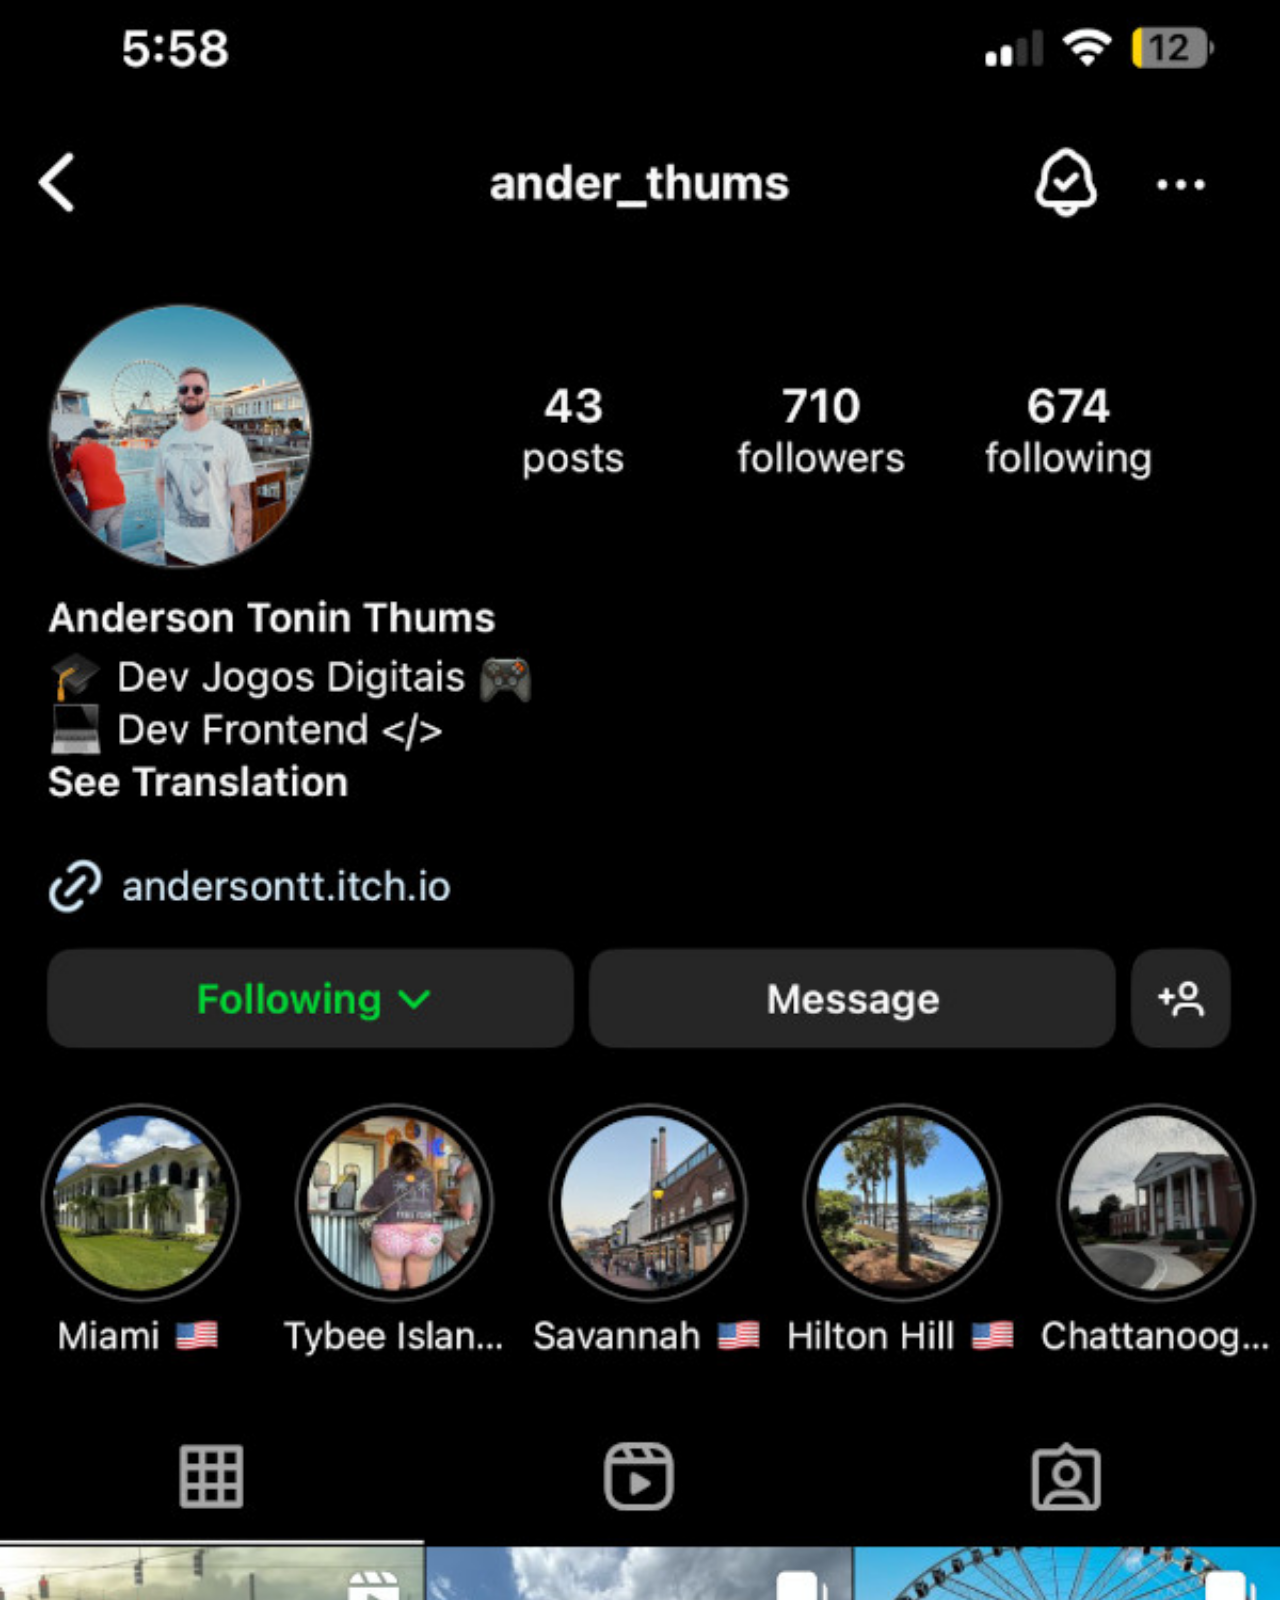
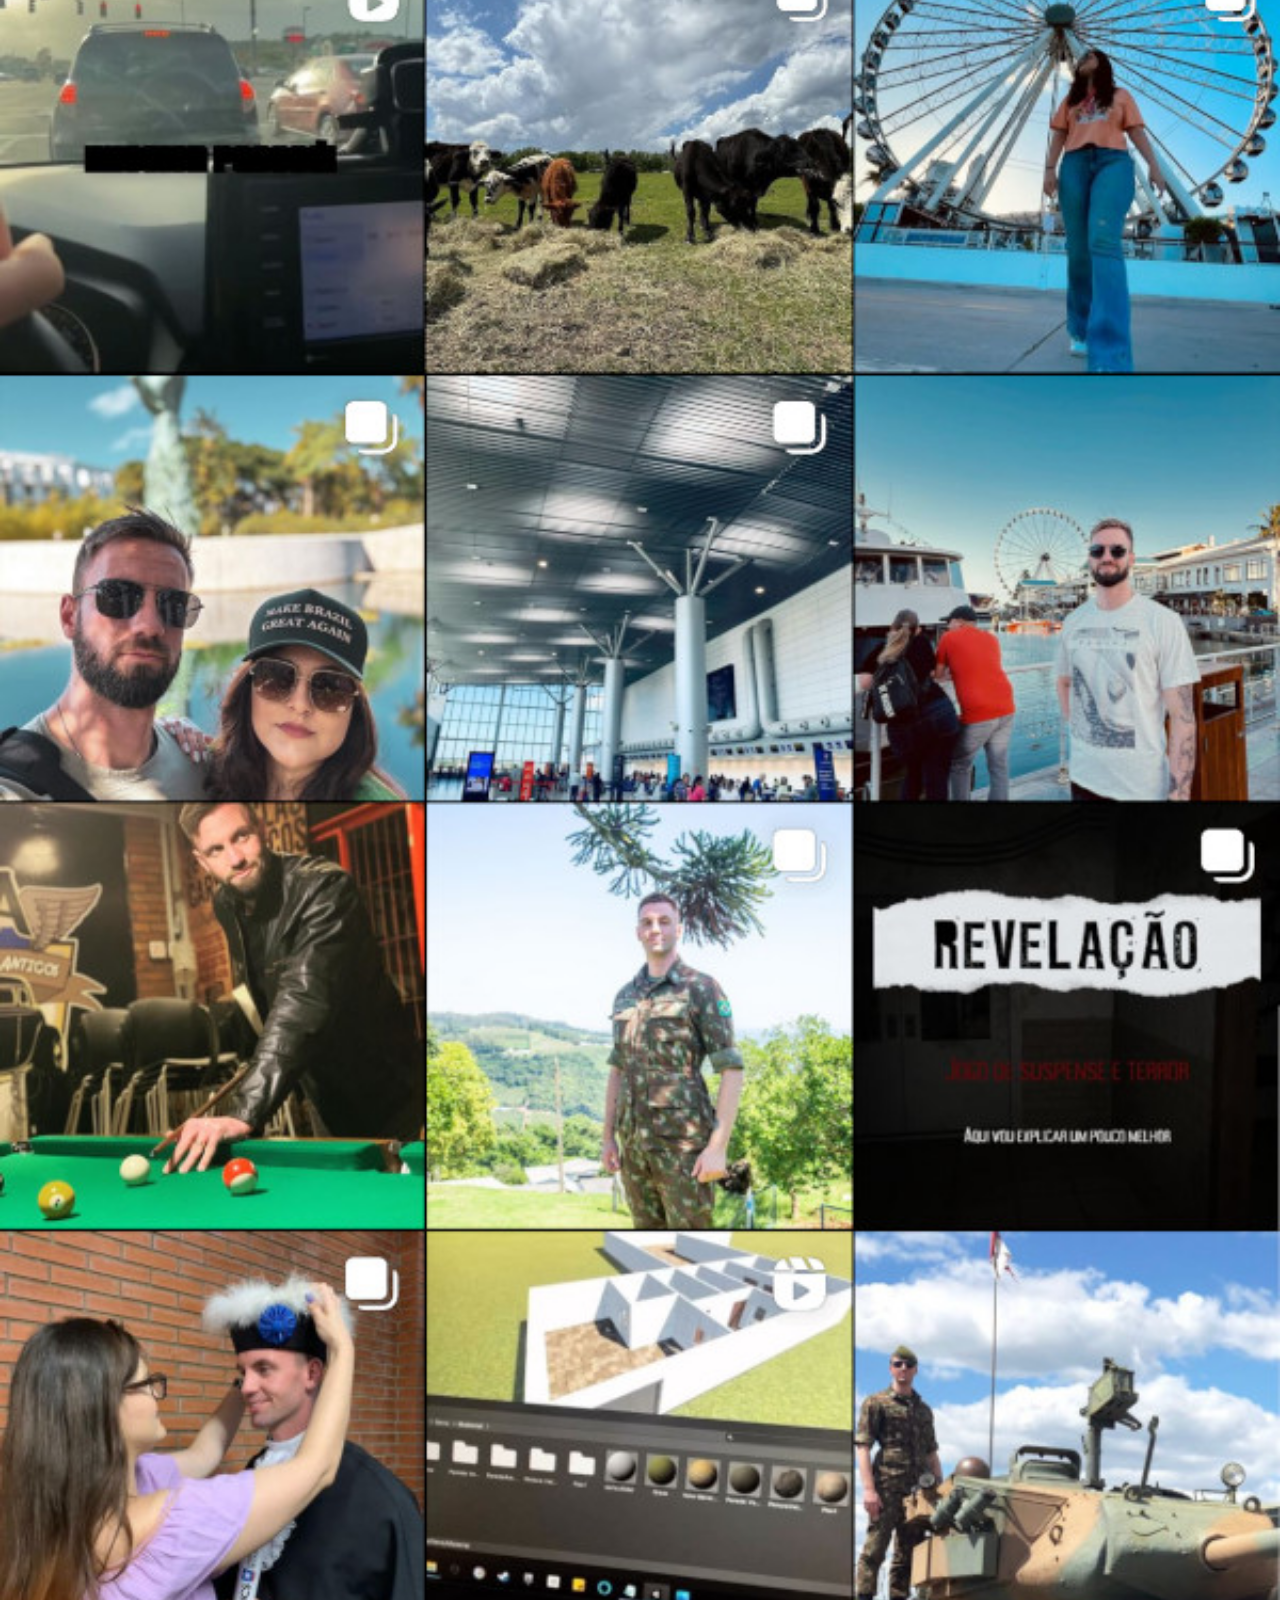
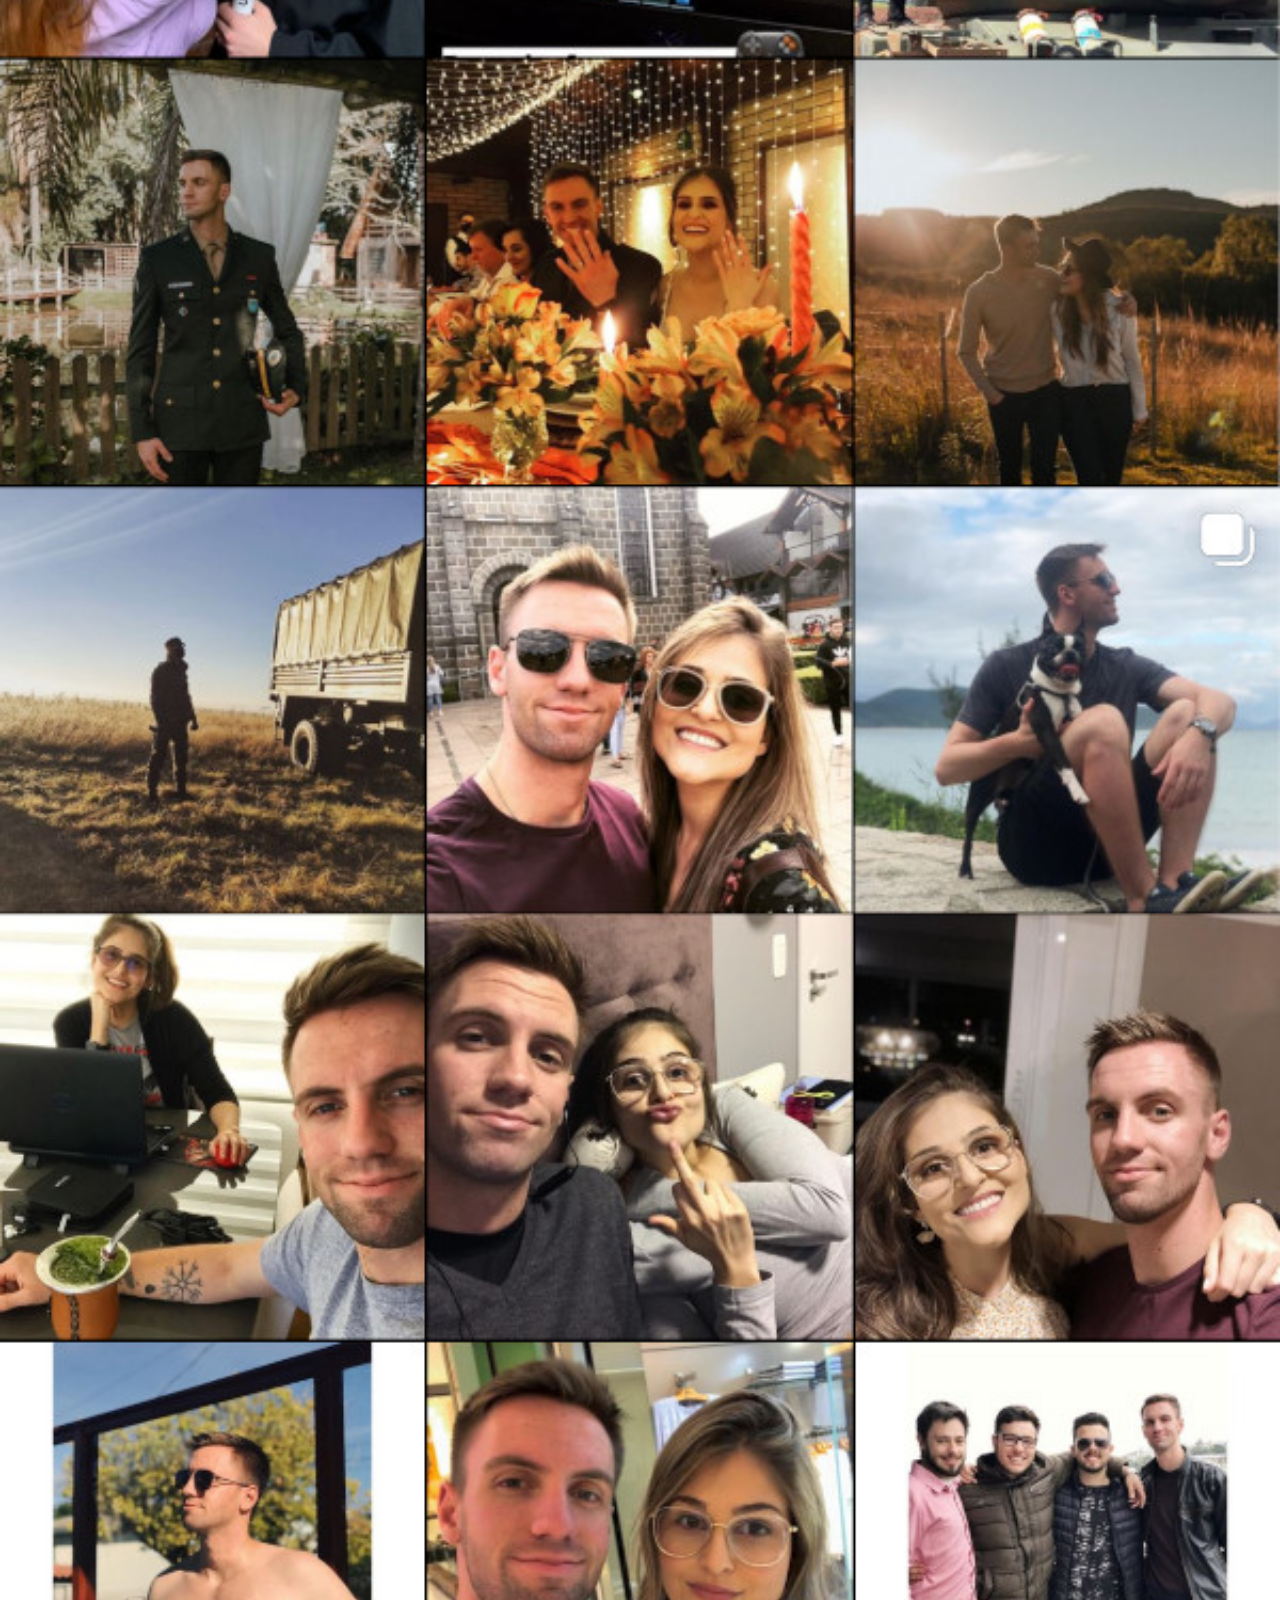
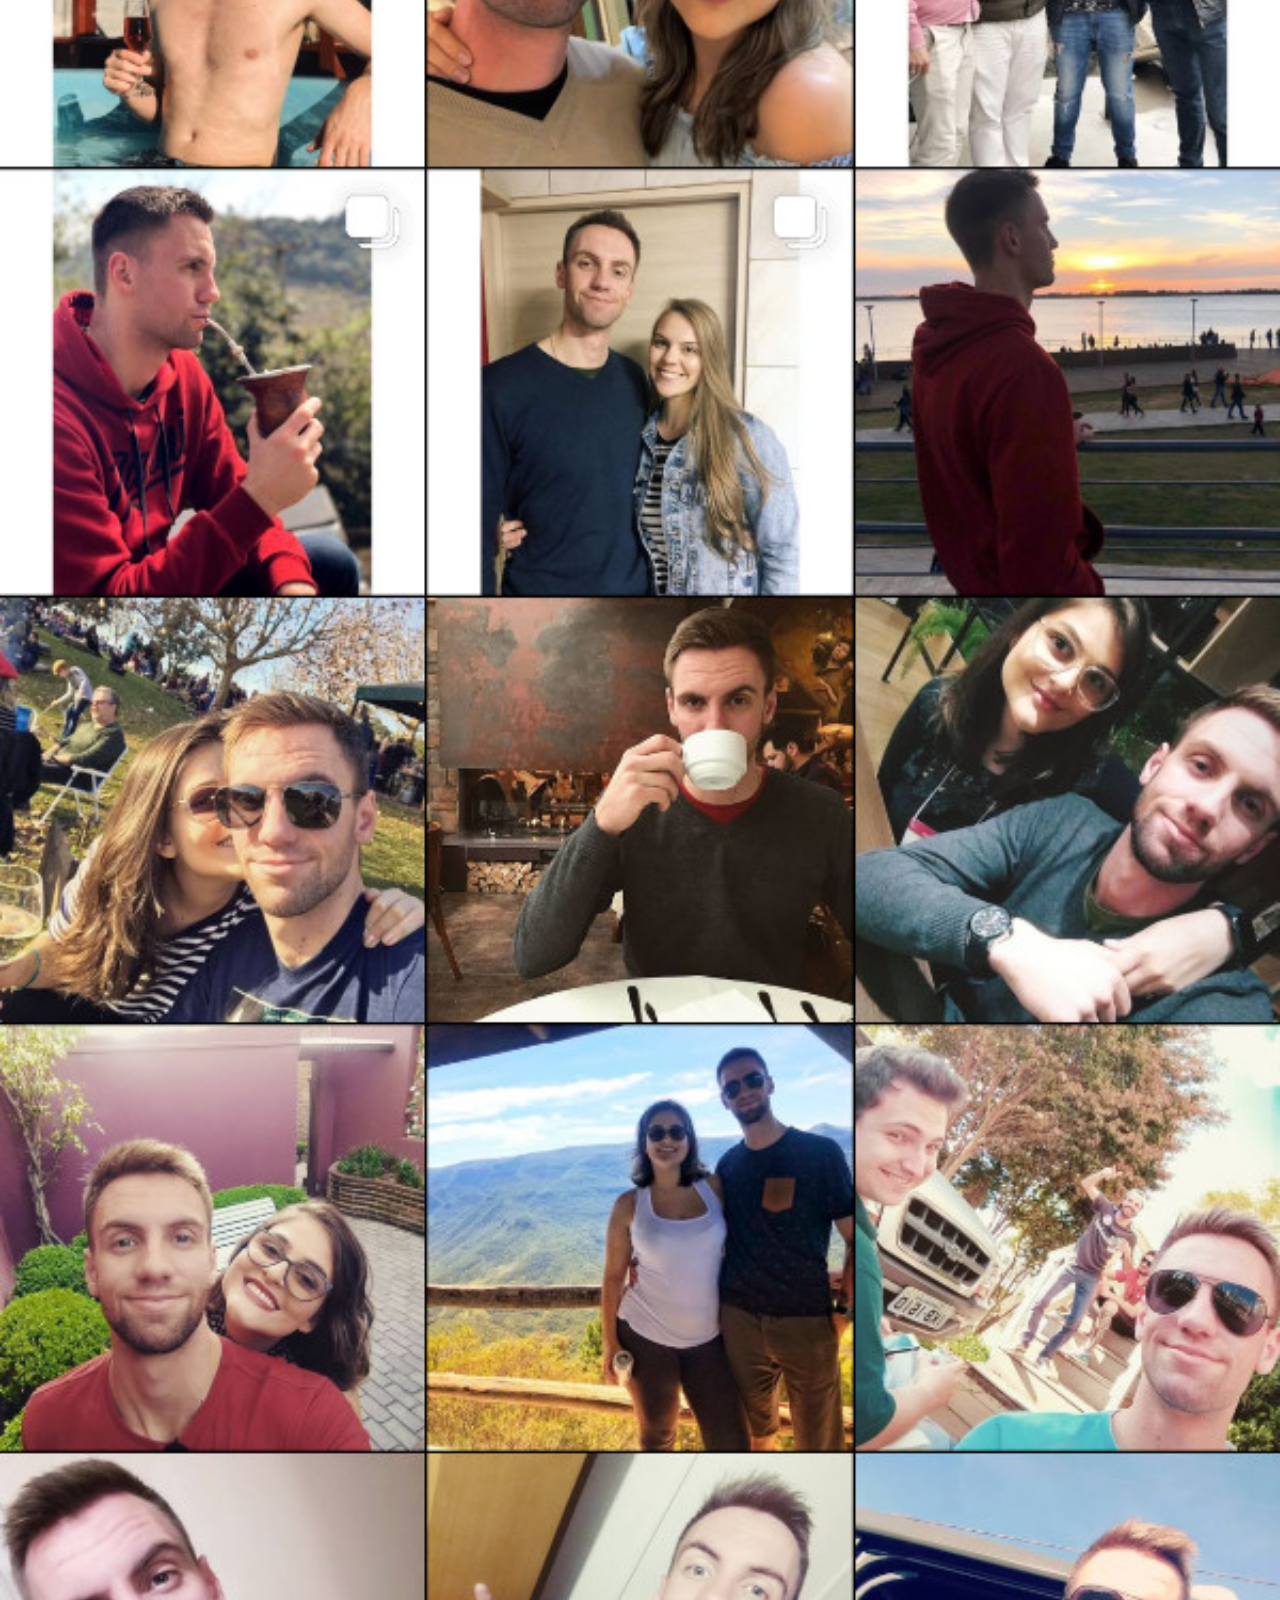
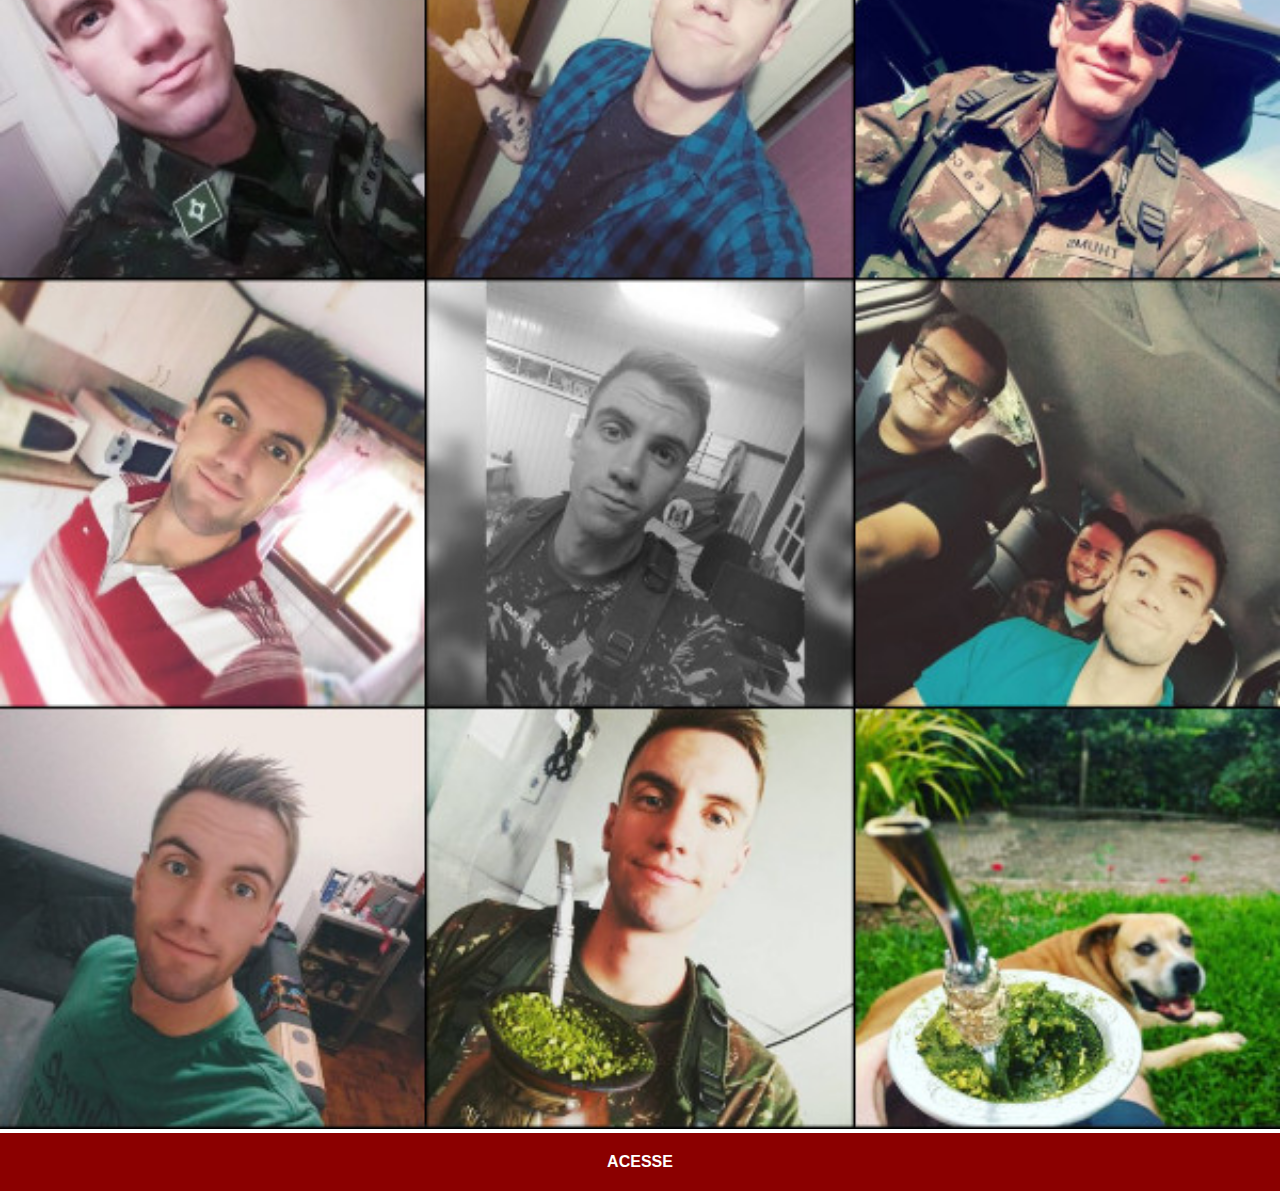
==== facebook.html @ 62bea49a "Criadas os botoes e links corretos" ====
<!DOCTYPE html>
<html lang="pt-br">
<head>
    <meta charset="UTF-8">
    <meta name="viewport" content="width=device-width, initial-scale=1.0">
    <link rel="stylesheet" href="estilo/social.css">
    <title>Facebook</title>
</head>
<body>
    <img src="imagens/insta.jpg" alt="Facebook">
    <a href="https://www.facebook.com/anderson.toninthums" target="_blank">ACESSE</a>
</body>
</html>
---- estilo/social.css ----
@charset "UTF-8";

* {
    margin: 0px;
    padding: 0px;
    font-family: Arial, Helvetica, sans-serif;
}

::-webkit-scrollbar {
    width: 0px;
    height: 0px;
}/*Parametros para retirar a barra de rolagem*/

img {
    width: 100vw;
}

a {
    display: block;
    background-color: darkred;
    color: white;
    padding: 20px;
    text-align: center;
    font-weight: bolder;
    text-decoration: none;
}

a:hover {
    background-color: red;
}
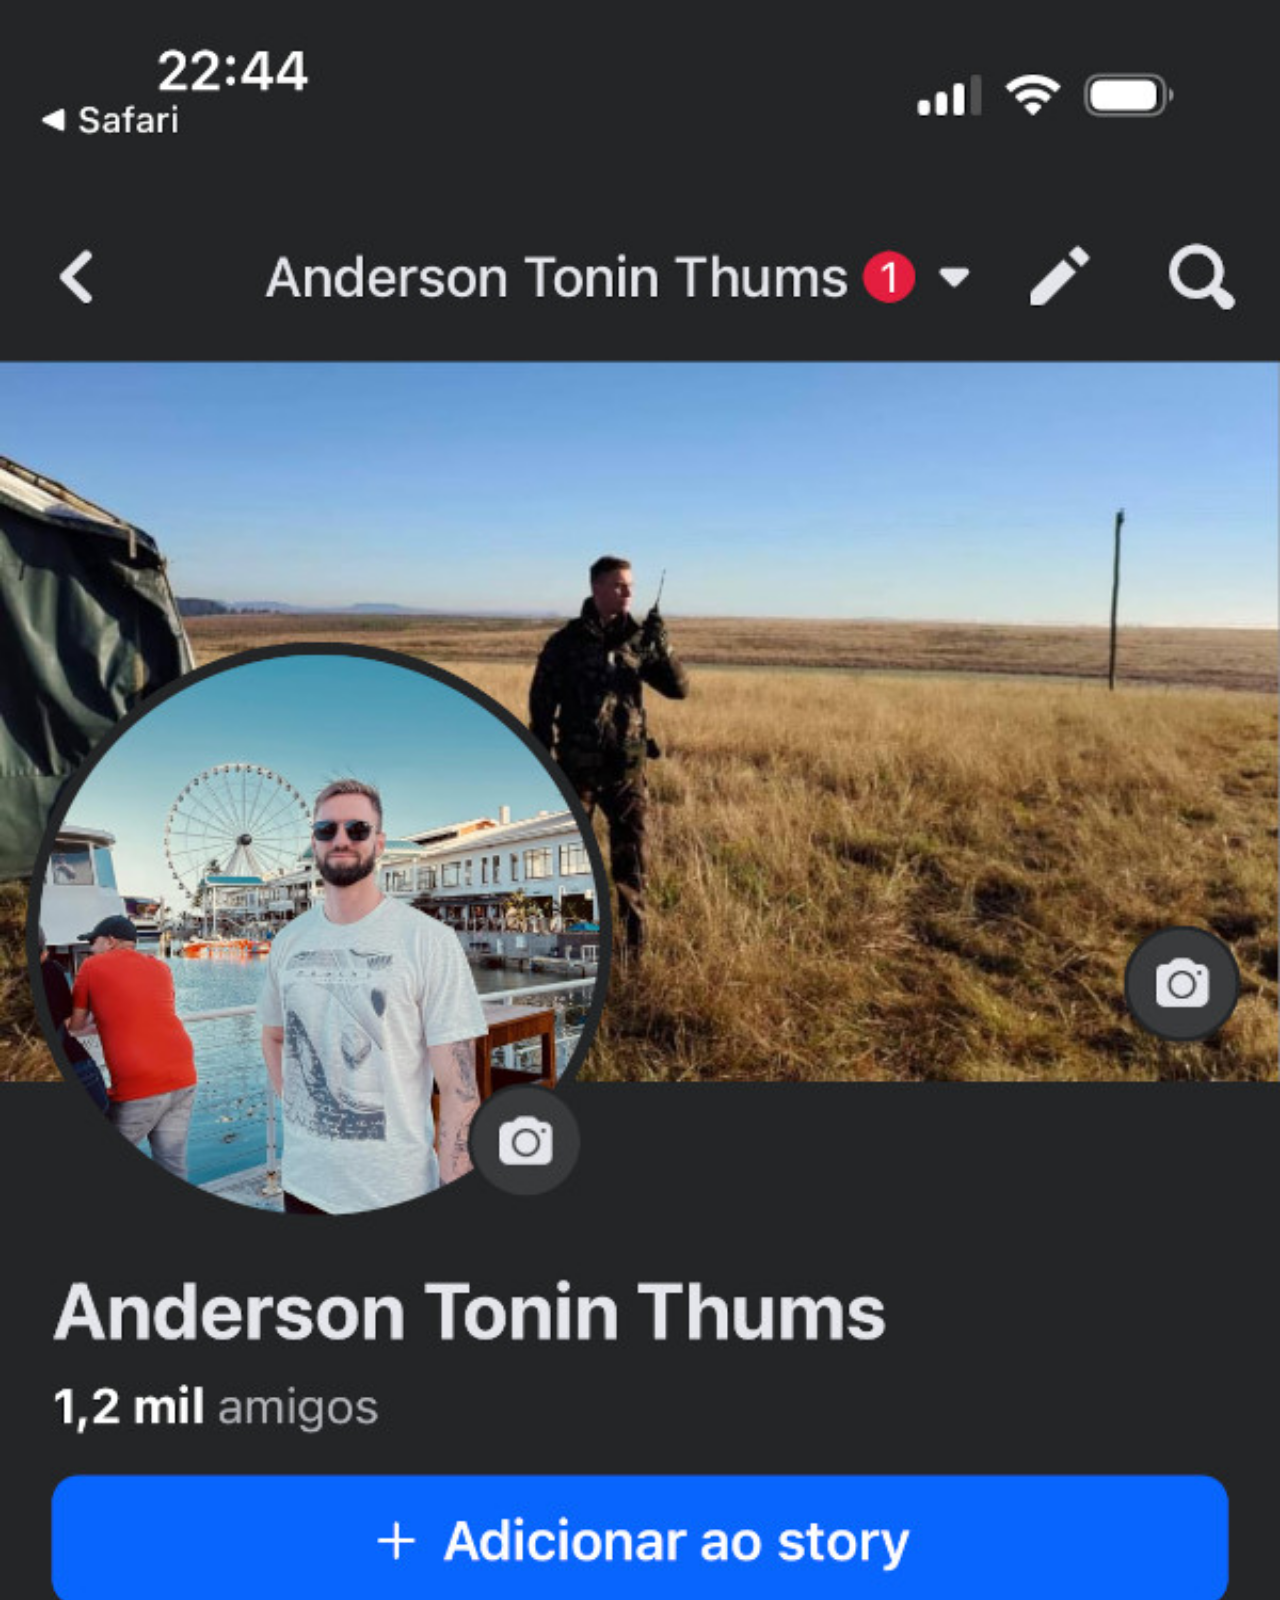
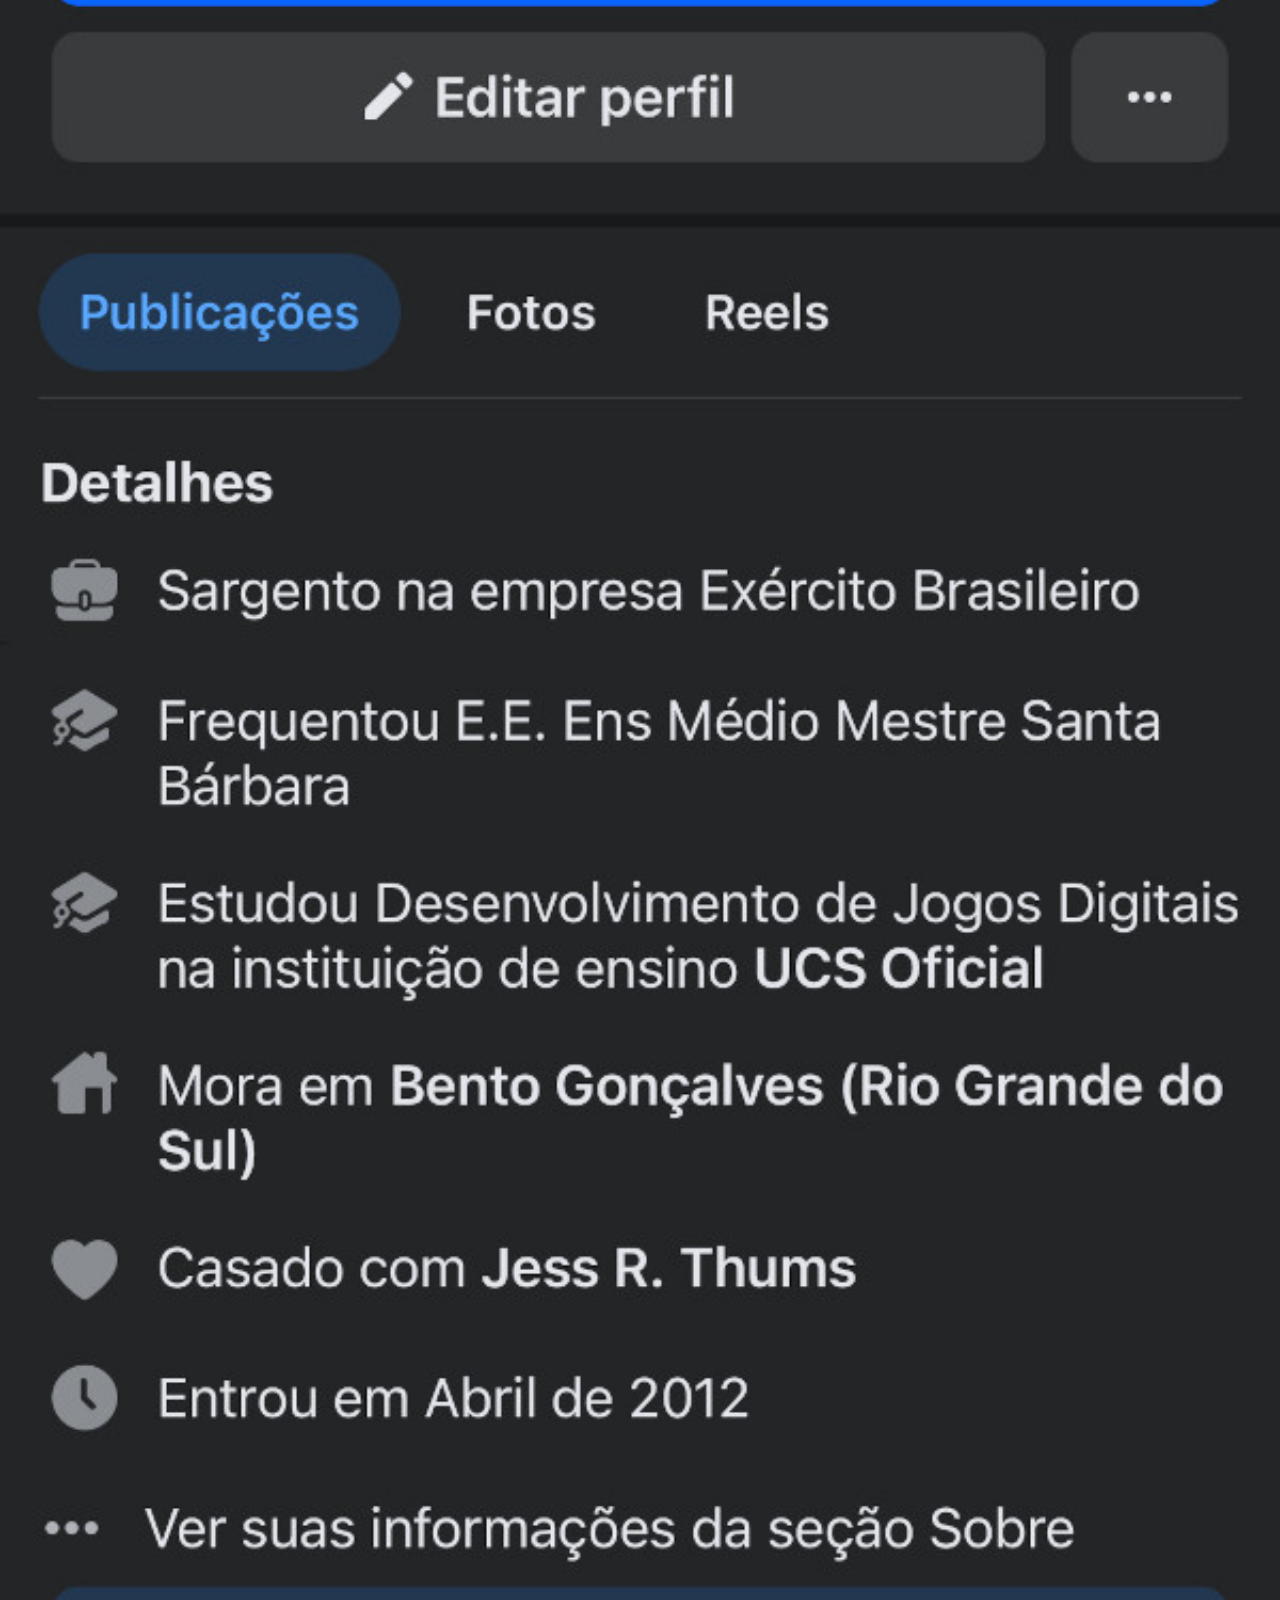
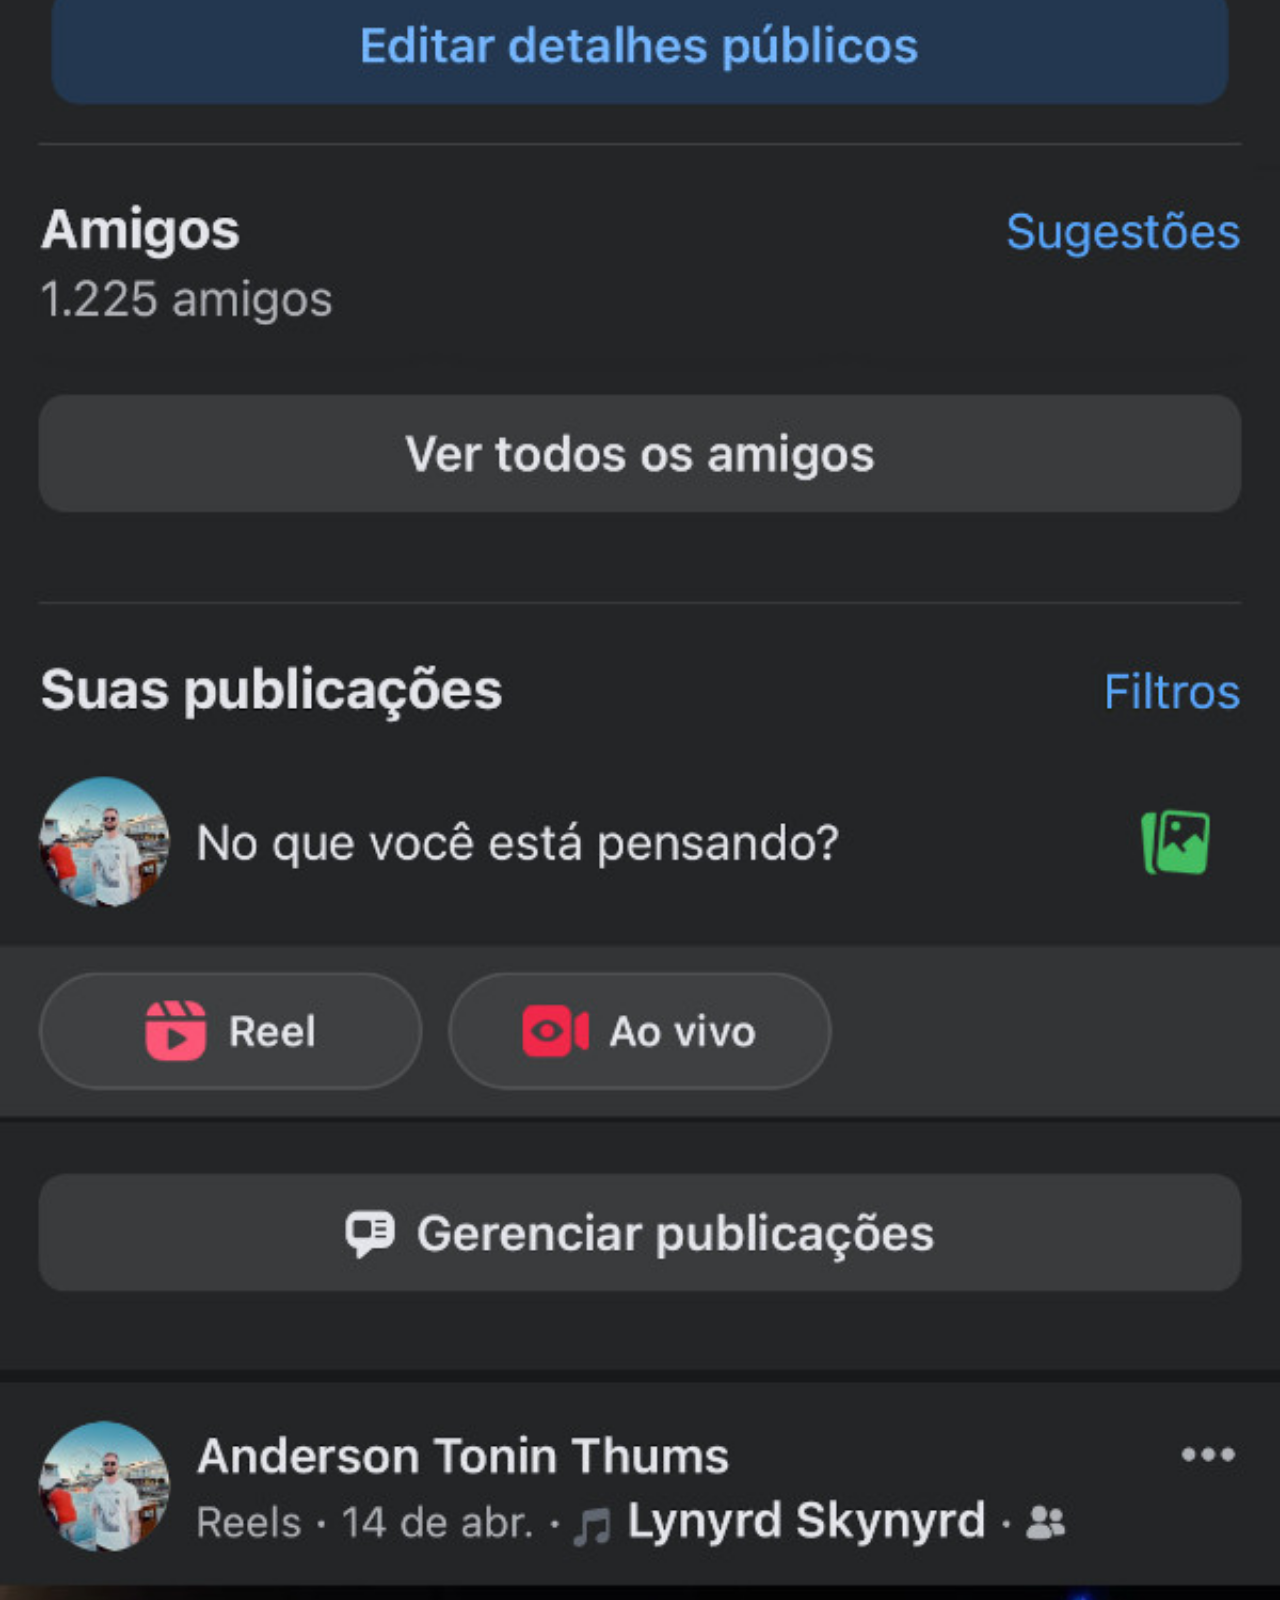
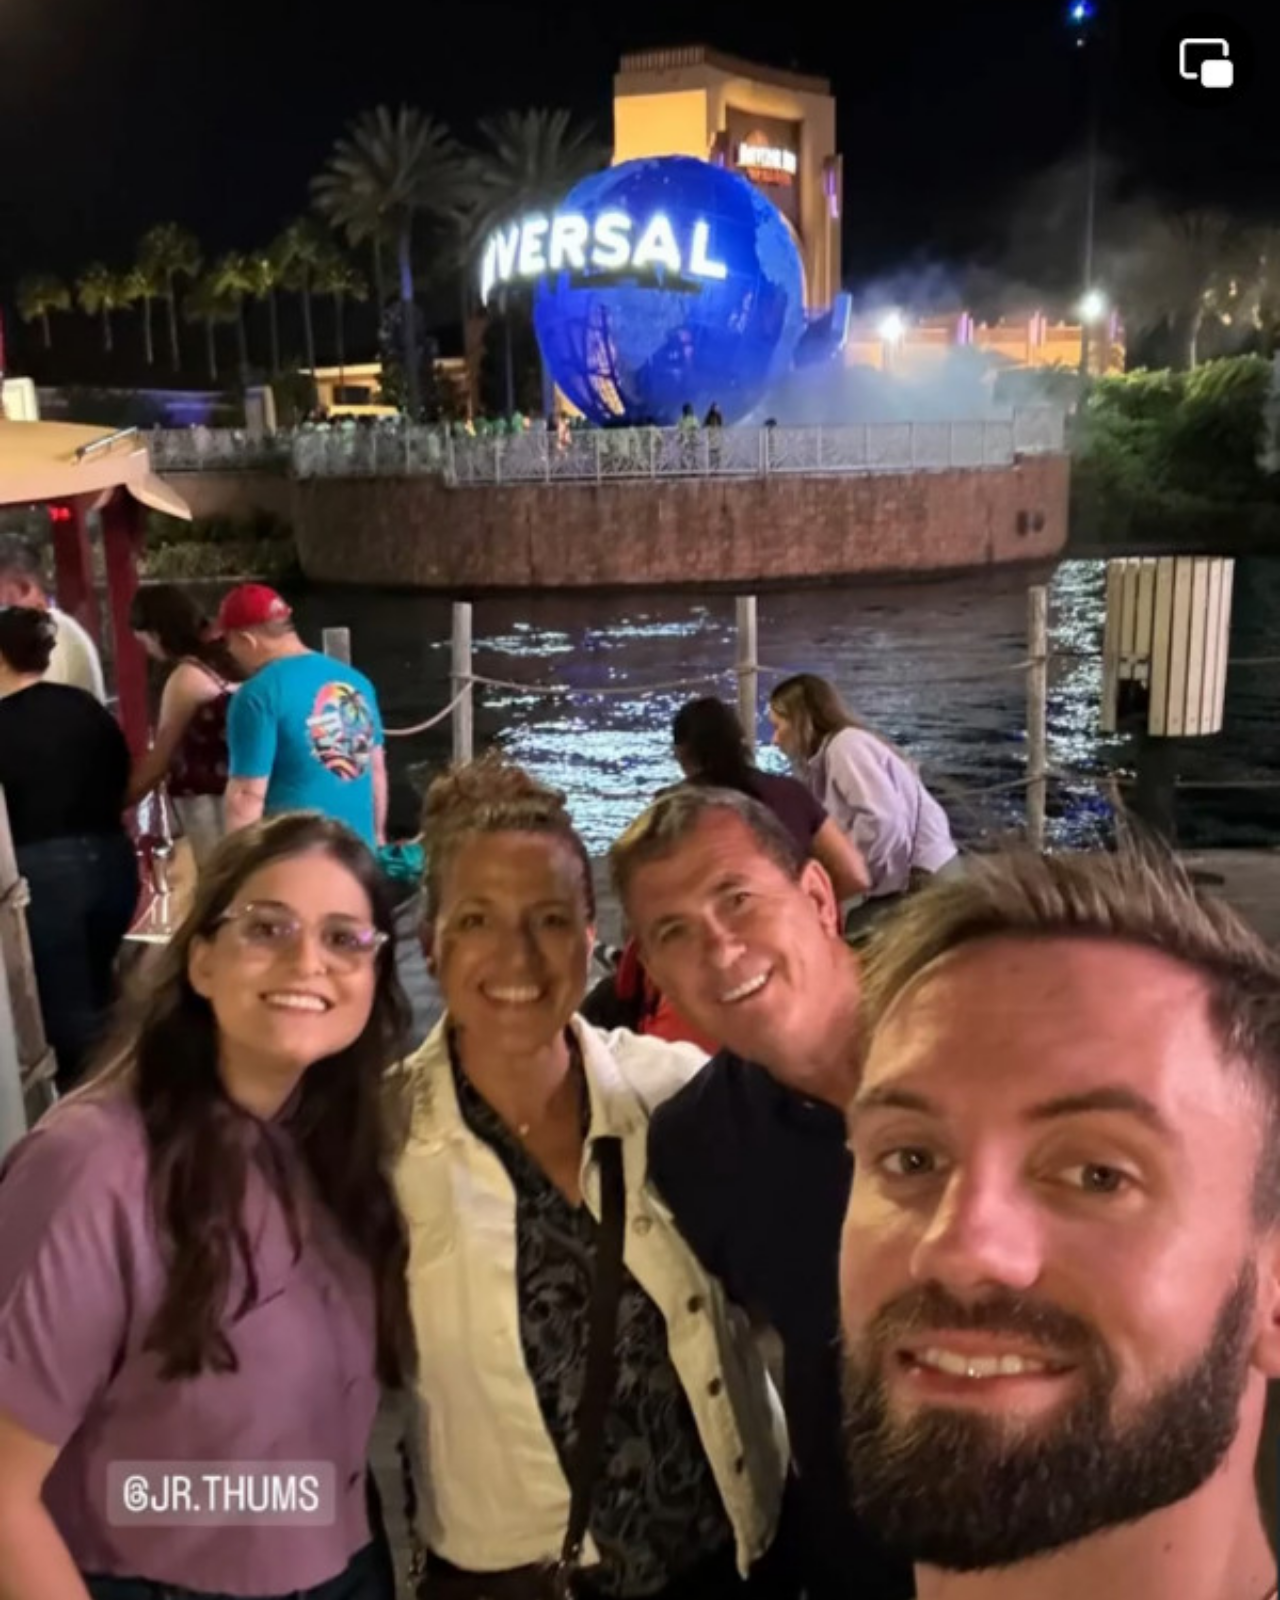
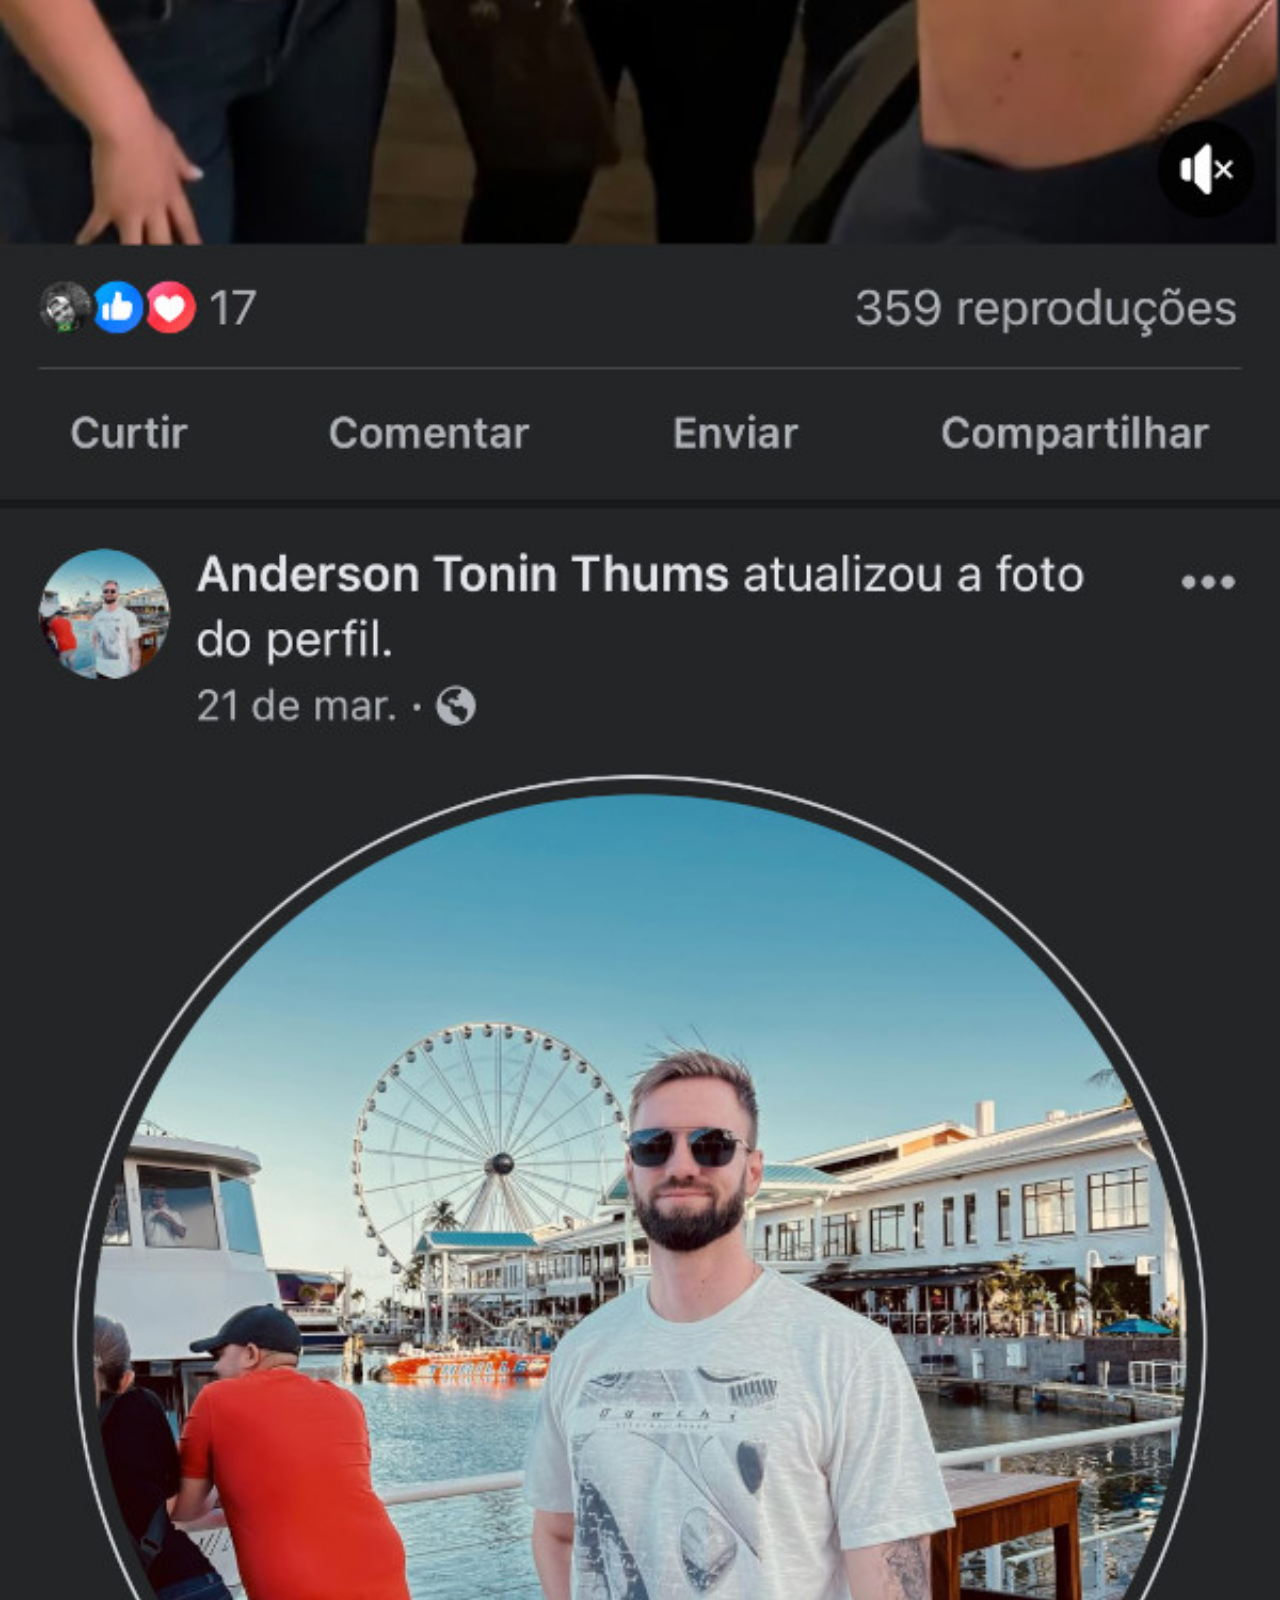
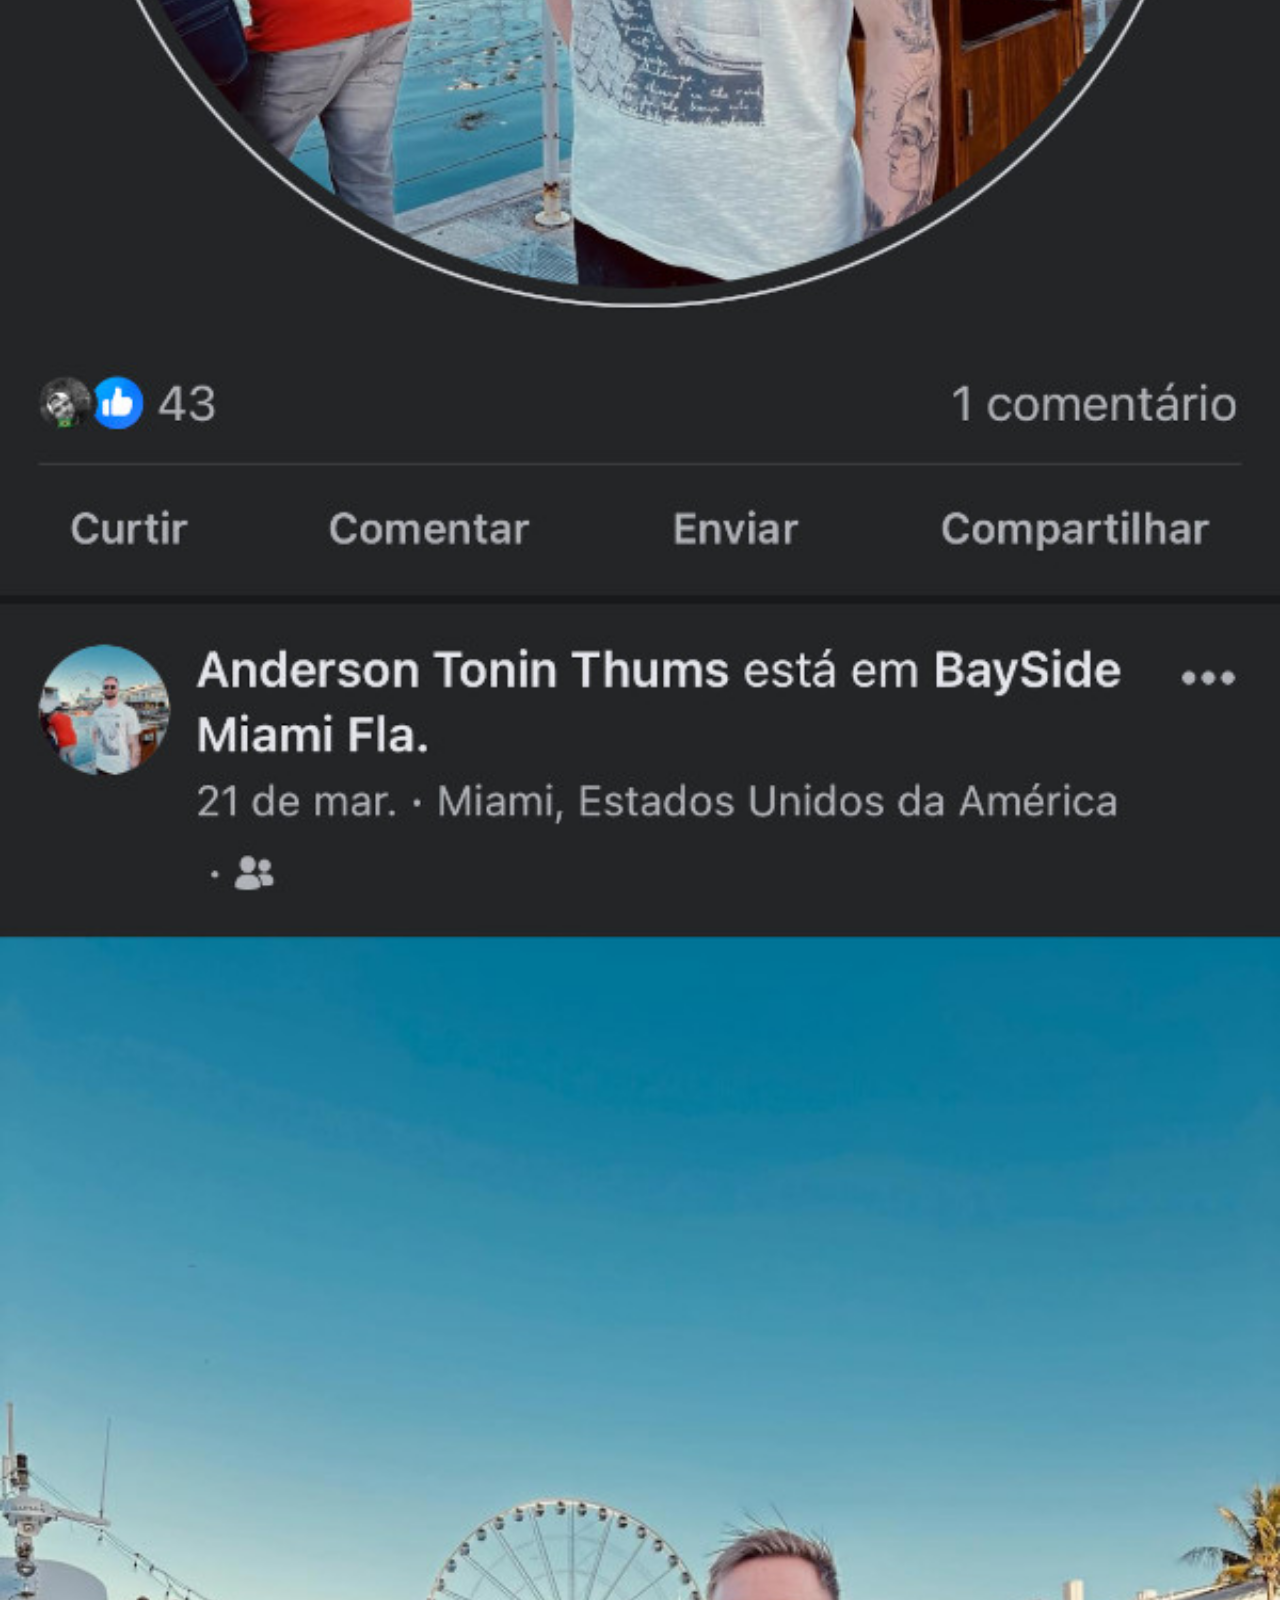
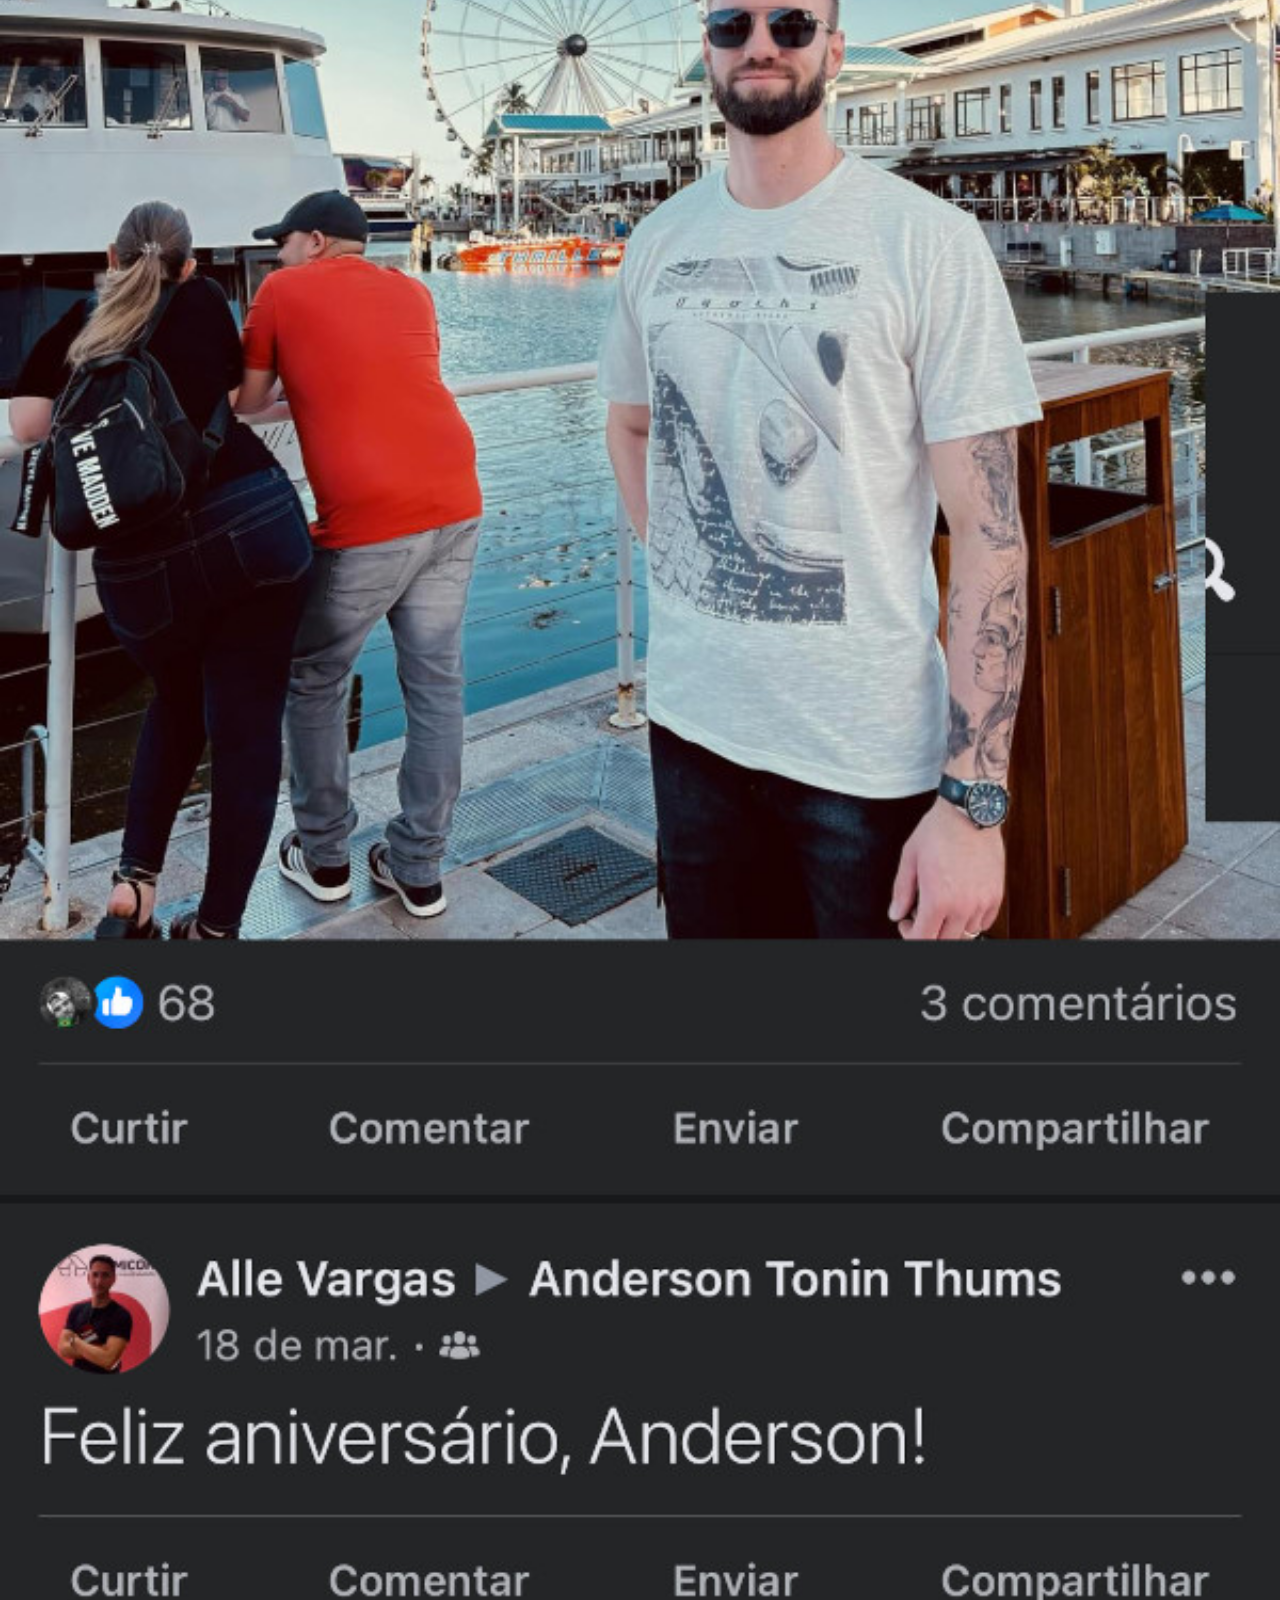
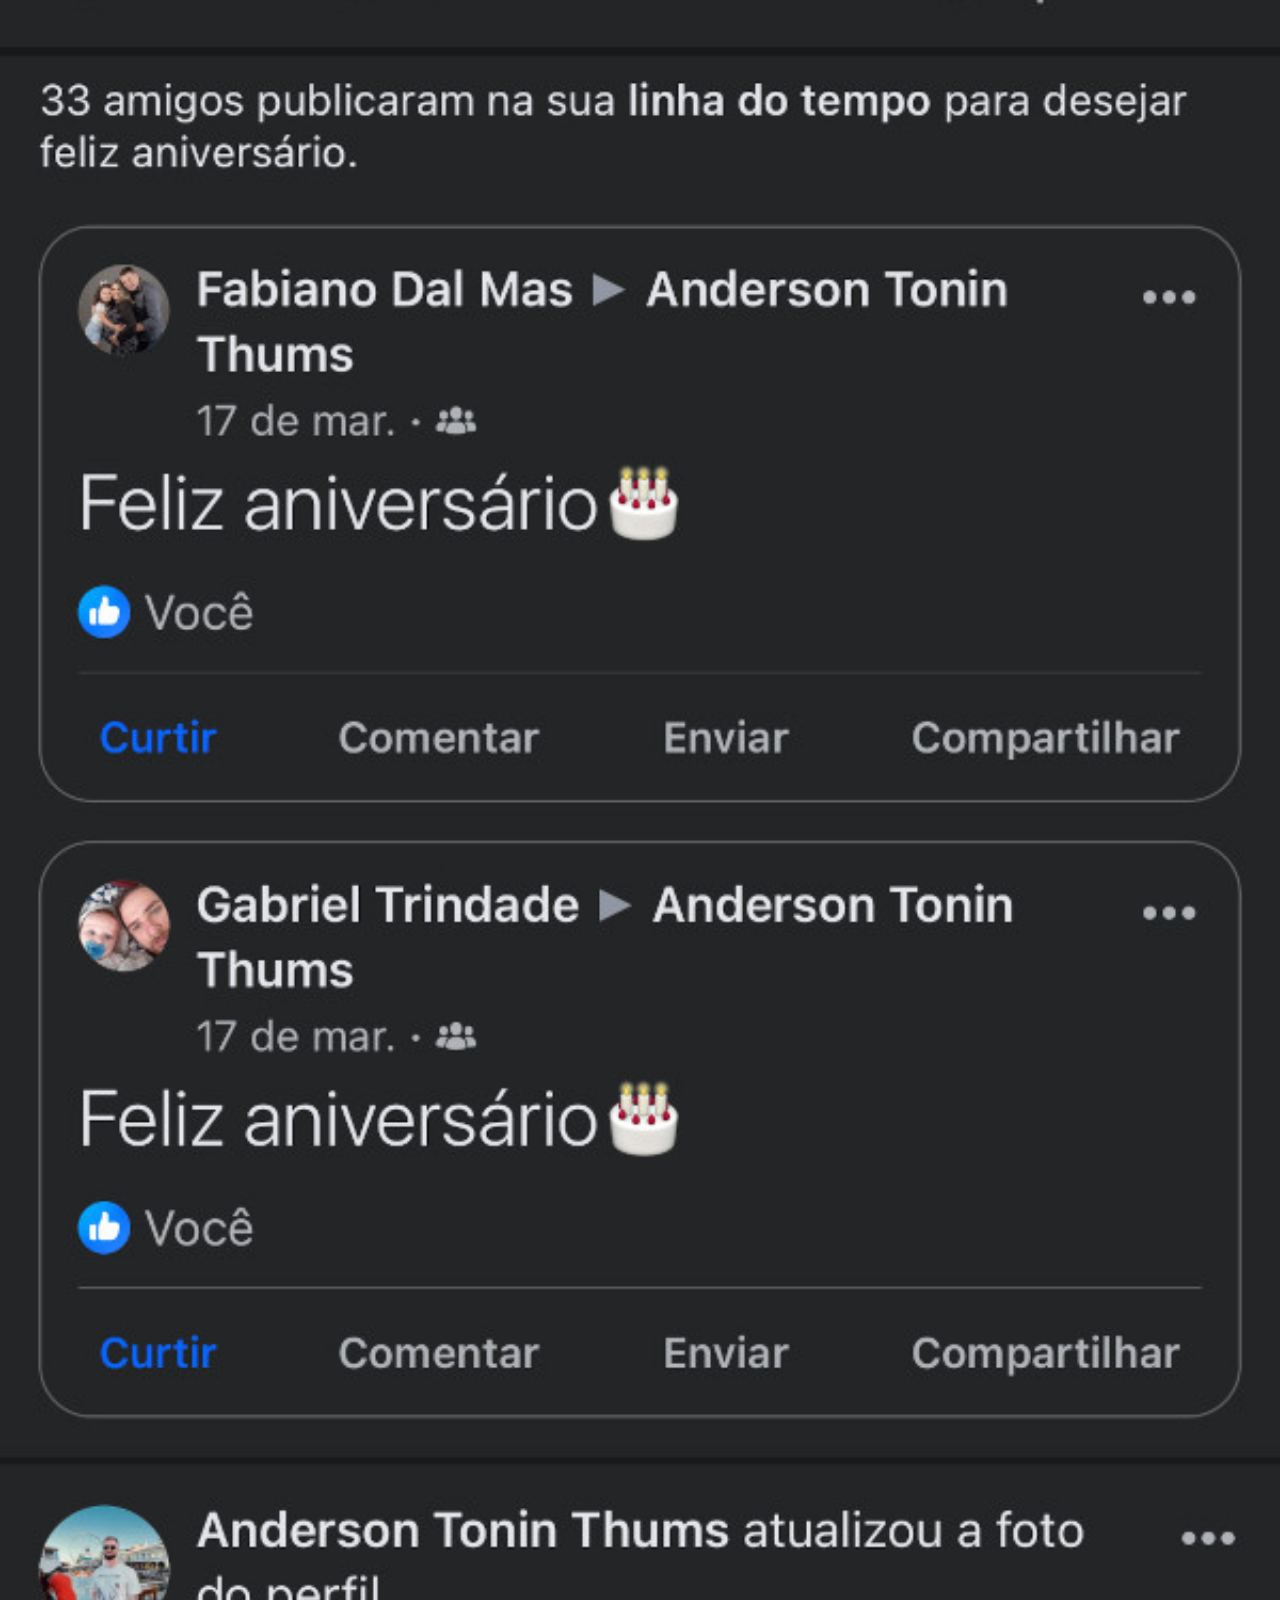
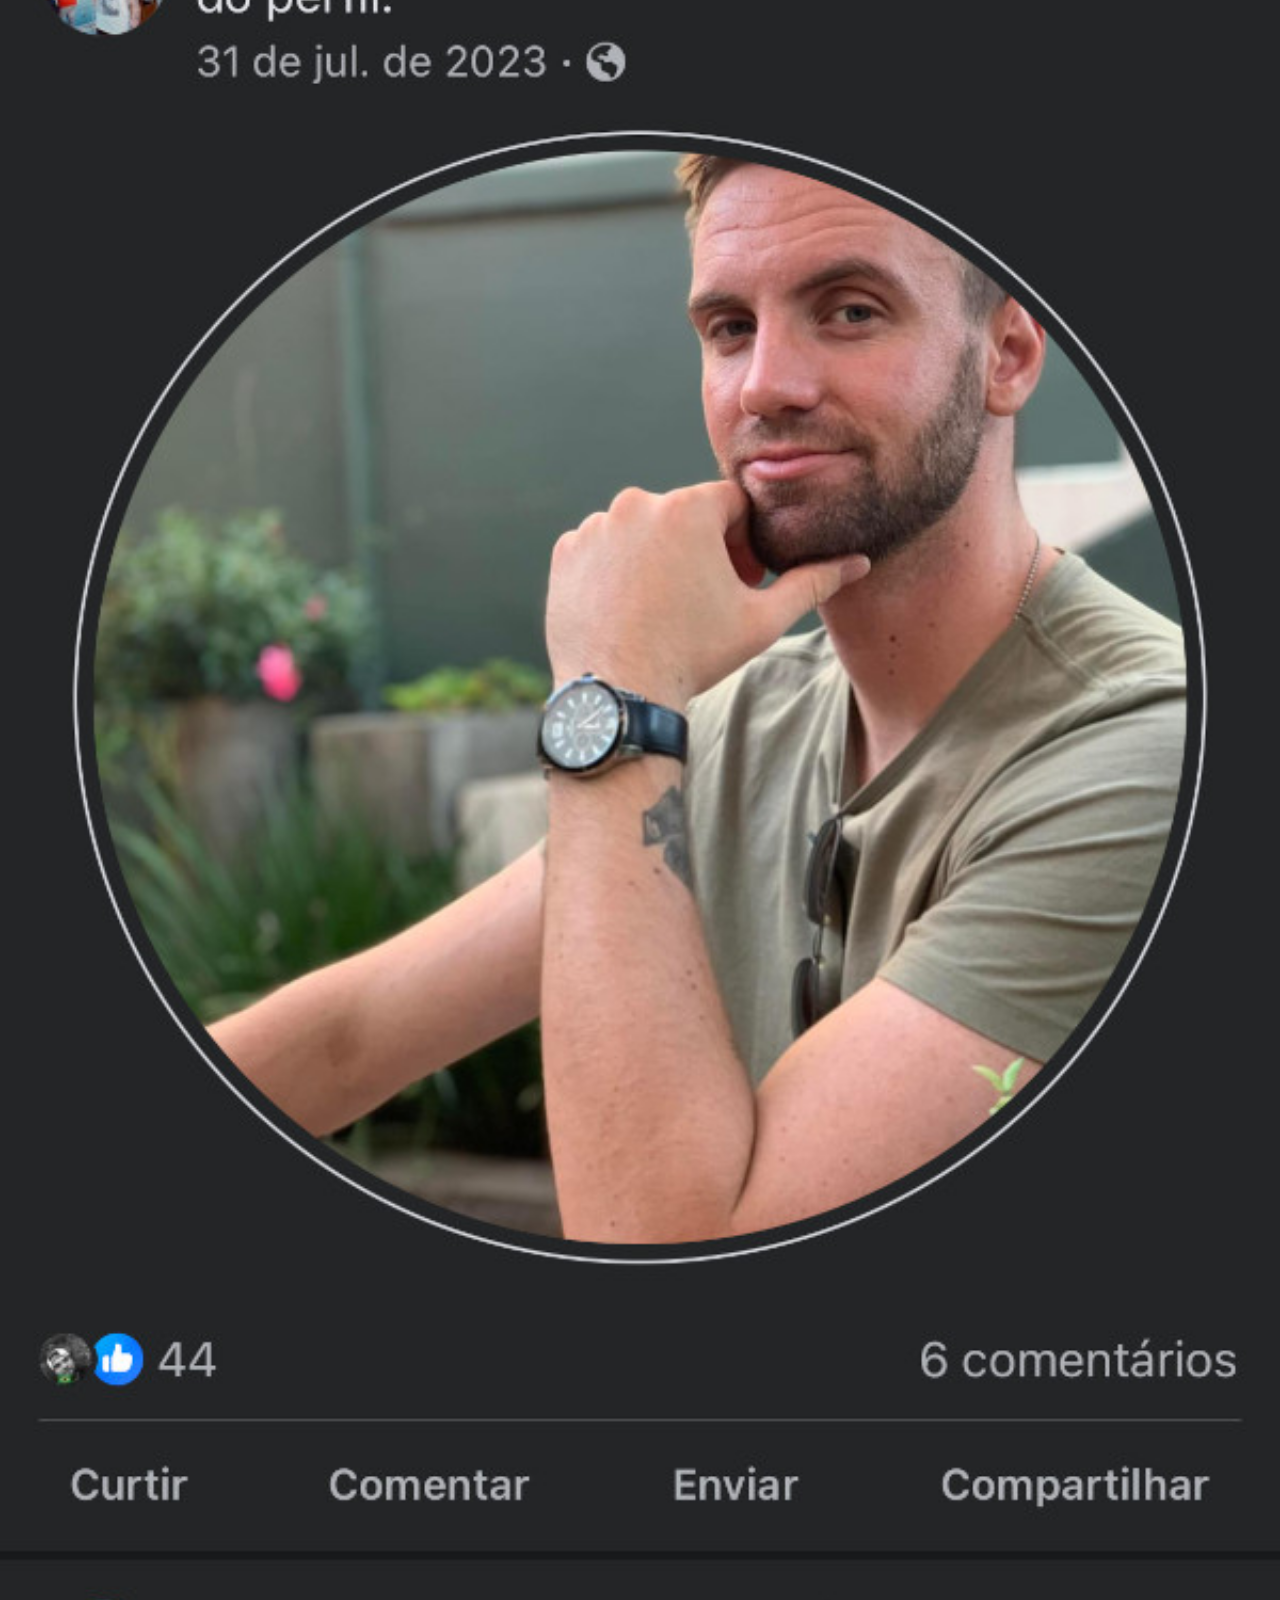
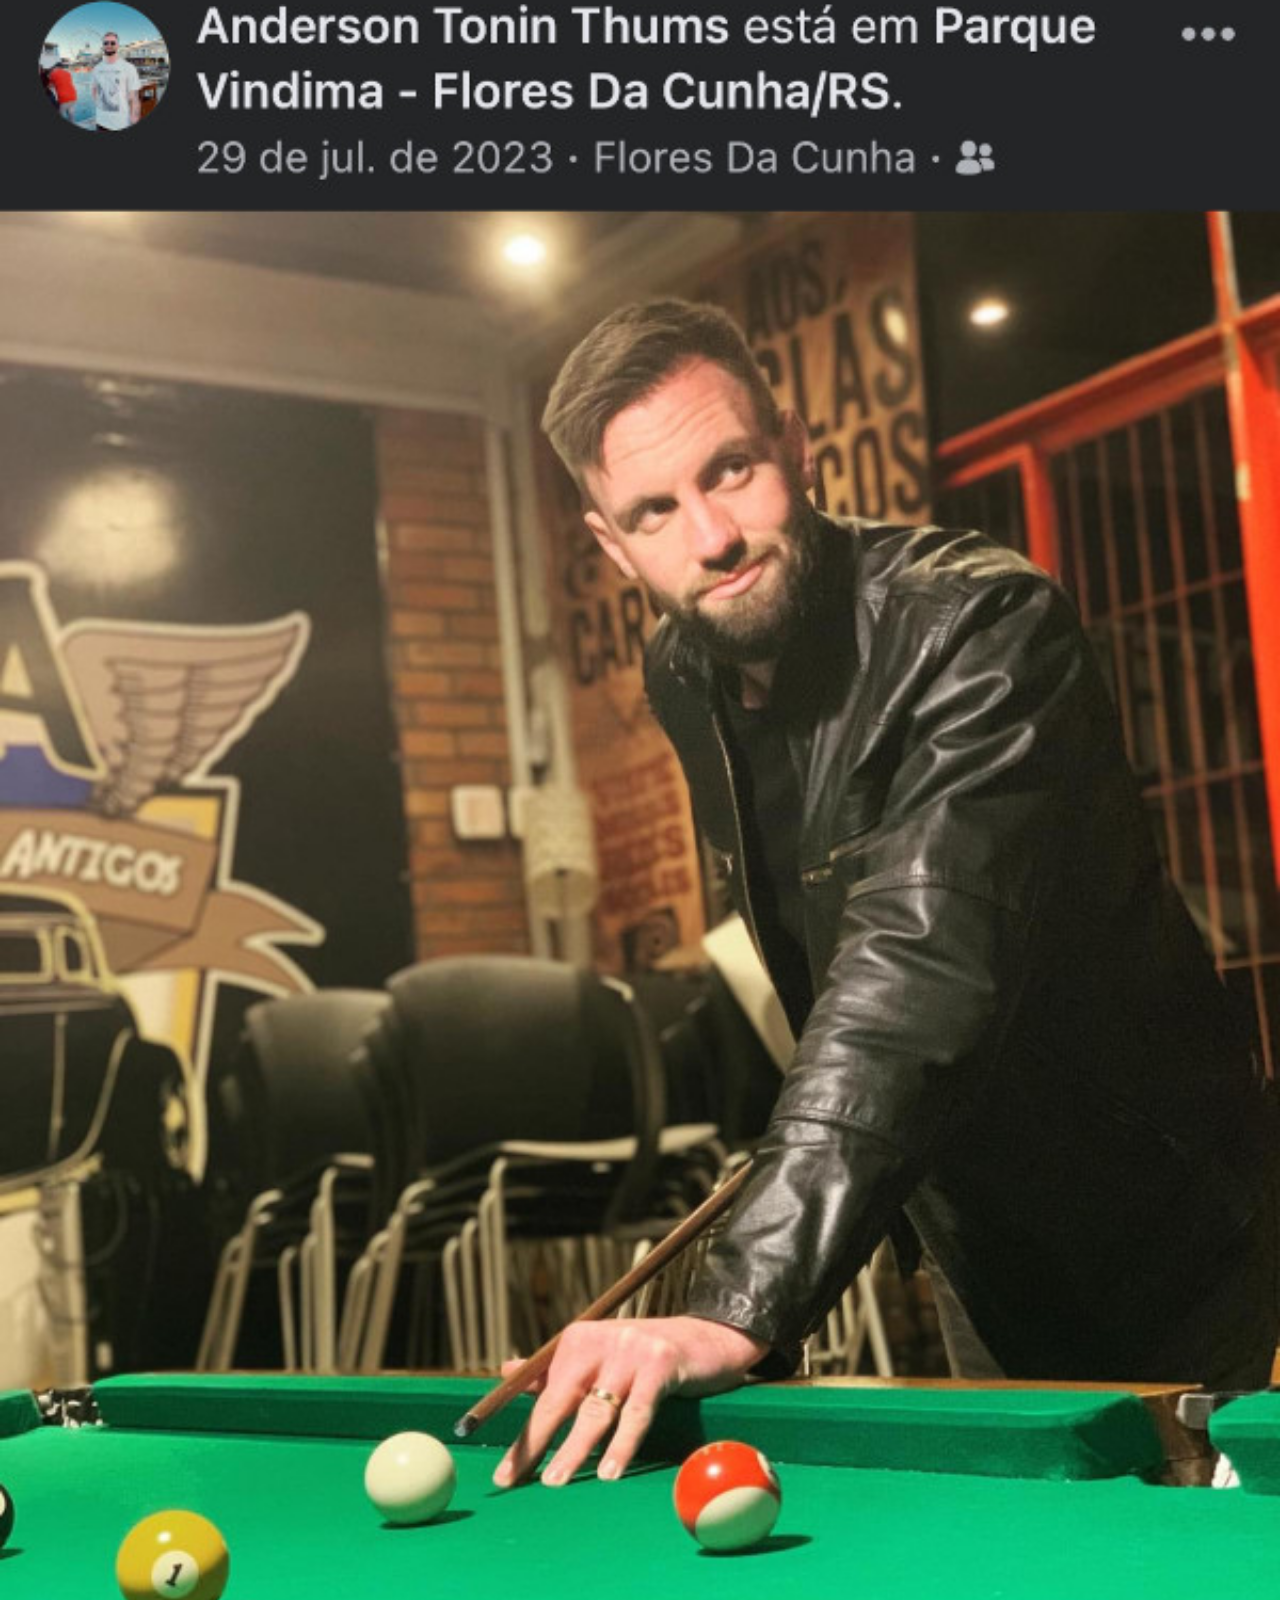
==== commit 7b0520ee: "Finalizando projeto" ====
--- a/facebook.html
+++ b/facebook.html
@@ -7,7 +7,7 @@
     <title>Facebook</title>
 </head>
 <body>
-    <img src="imagens/insta.jpg" alt="Facebook">
+    <img src="imagens/tela-facebook.jpg" alt="Facebook">
     <a href="https://www.facebook.com/anderson.toninthums" target="_blank">ACESSE</a>
 </body>
 </html>